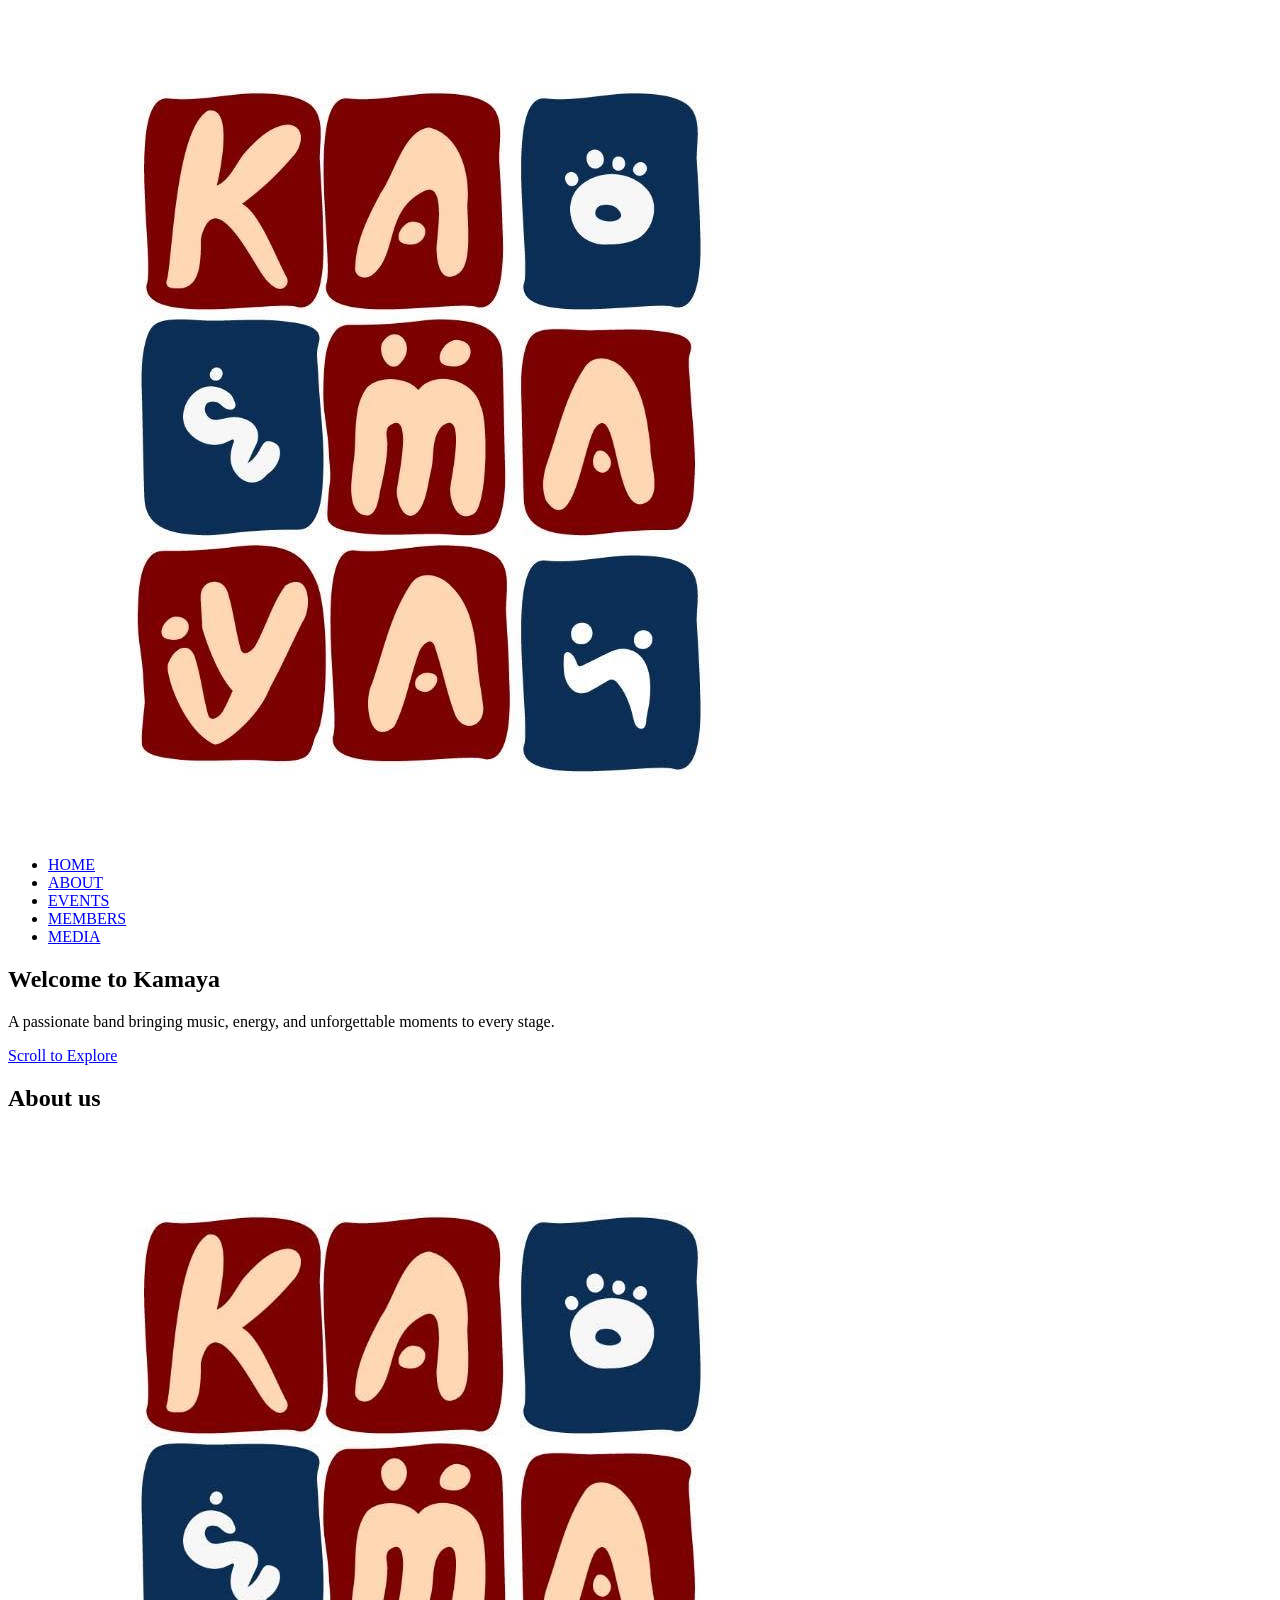
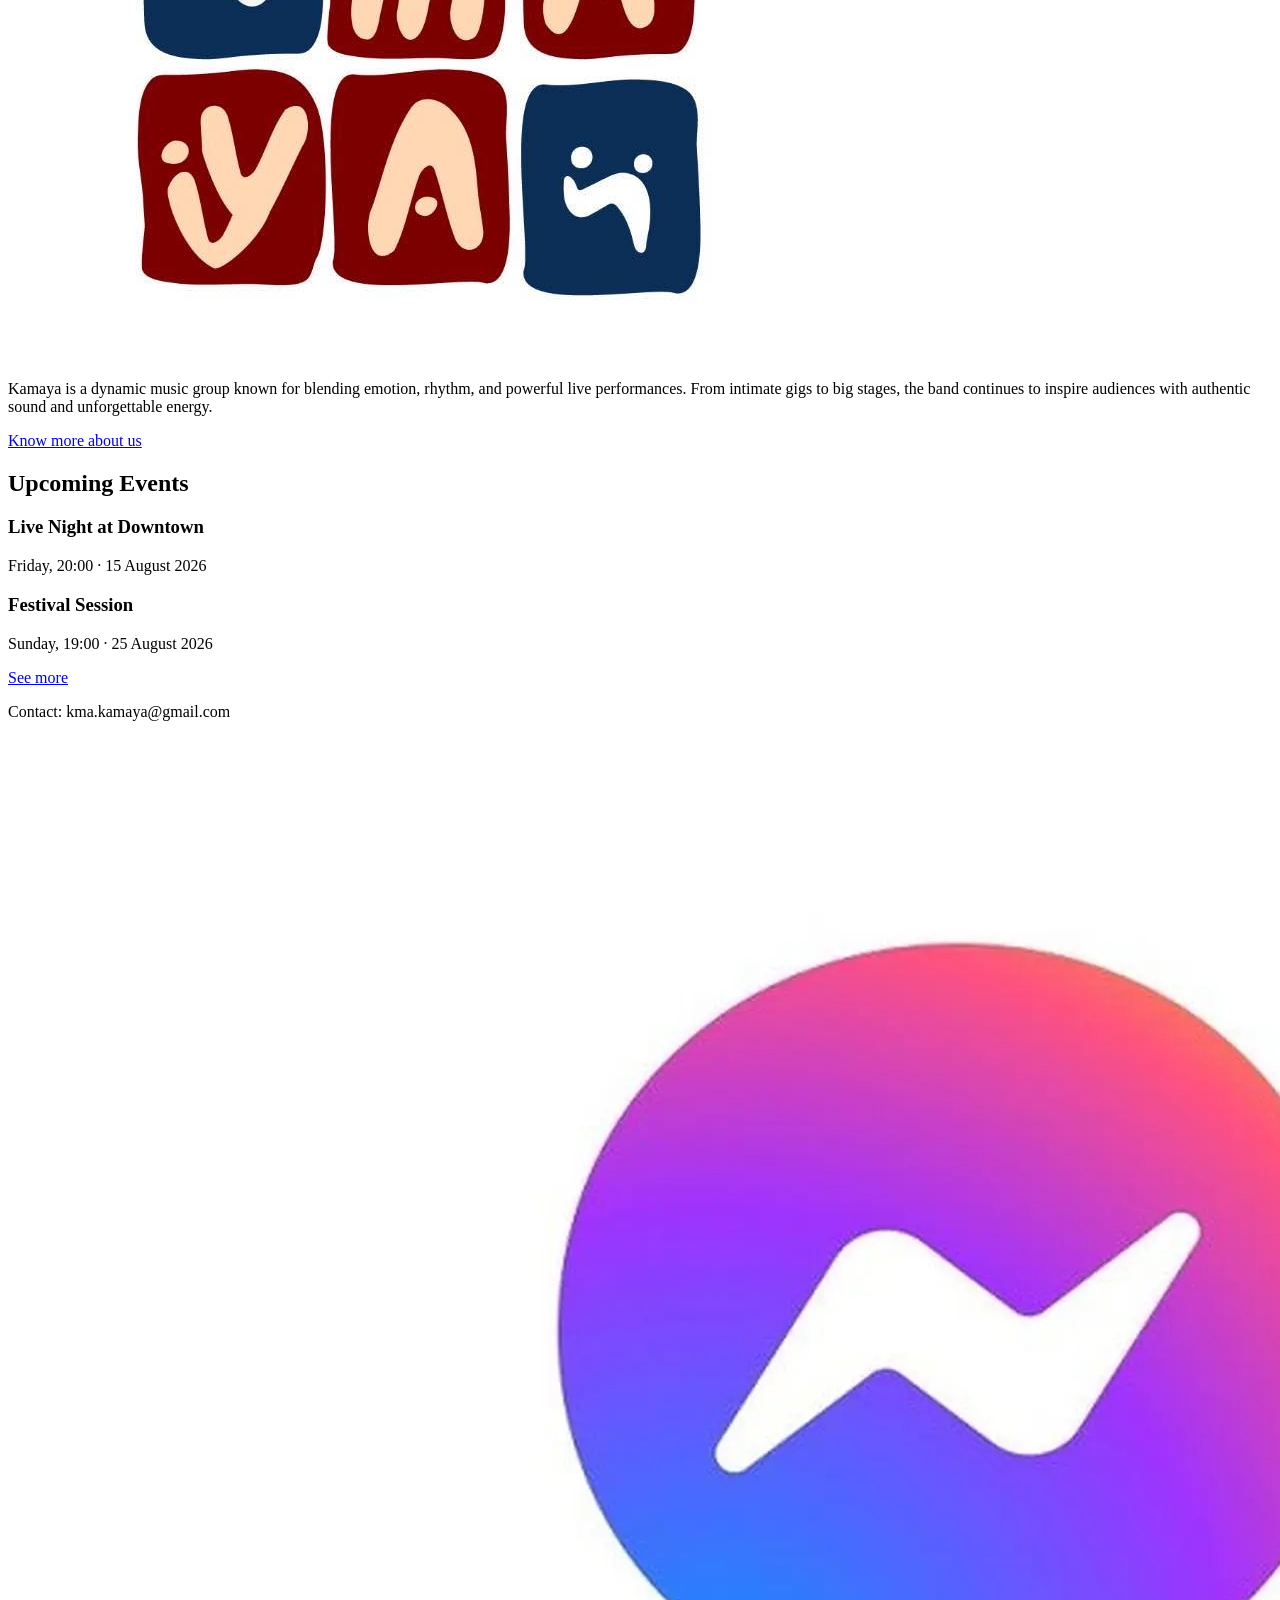
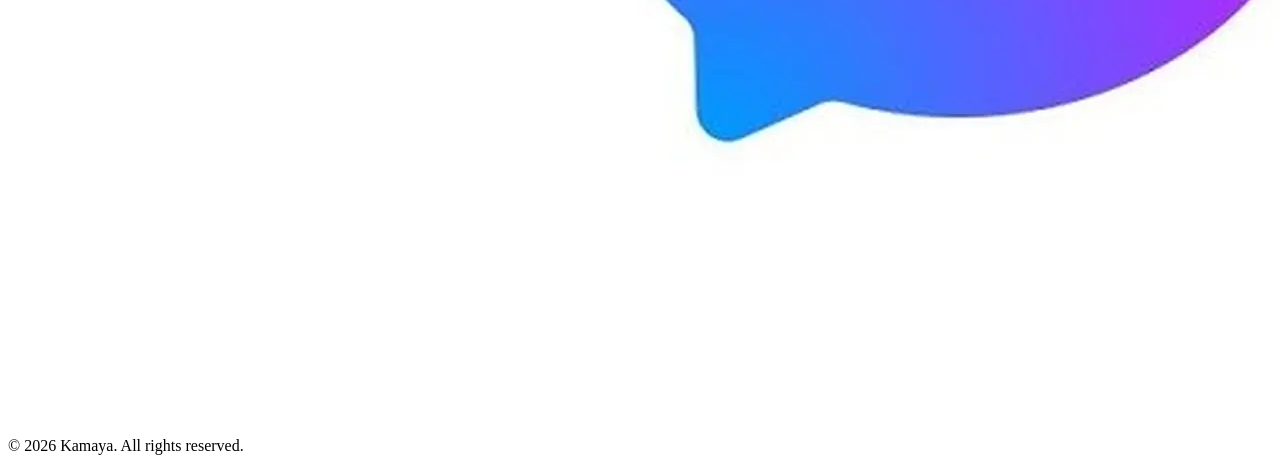
==== index.html @ 4048868f "Add files via upload" ====
<!DOCTYPE html>
<html lang="en">
<head>
    <meta charset="UTF-8">
    <meta name="viewport" content="width=device-width, initial-scale=1.0">
    <title>Home</title>
    <link rel="stylesheet" href="../css/style.css">
</head>
<body>
    <header class="header">
        <nav class="navbar">
            <a href="index.html" class="nav-logo" onclick="if (window.location.pathname.endsWith('index.html') || window.location.pathname.endsWith('/')) { event.preventDefault(); window.location.reload(); }">
                <img src="../image/logo.jpg" alt="Kamaya Logo">
            </a>
            <ul class="nav-menu">
                <li><a href="index.html">HOME</a></li>
                <li><a href="about.html">ABOUT</a></li>
                <li><a href="events.html">EVENTS</a></li>
                <li><a href="members.html">MEMBERS</a></li>
                <li><a href="media.html">MEDIA</a></li>
            </ul>
        </nav>
    </header>
    <main>
        <section class="hero">
            <div class="hero-content">
                <h1>Welcome to Kamaya</h1>
                <p>A passionate band bringing music, energy, and unforgettable moments to every stage.</p>
                <a href="#about-band" class="hero-btn">Scroll to Explore</a>
            </div>
        </section>

        <section id="about-band" class="band-info">
            <h2>About us</h2>
            <div class="band-about-center">
                <img src="../image/logo.jpg" alt="Kamaya team" class="about-logo">
                <p>Kamaya is a dynamic music group known for blending emotion, rhythm, and powerful live performances. From intimate gigs to big stages, the band continues to inspire audiences with authentic sound and unforgettable energy.</p>
                <a href="about.html" class="about-link">Know more about us</a>
            </div>
        </section>

        <section class="events-section">
            <h2>Upcoming Events</h2>
            <div class="events-grid">
                <div class="event-card">
                    <h3>Live Night at Downtown</h3>
                    <p>Friday, 20:00 · 15 August 2026</p>
                </div>
                <div class="event-card">
                    <h3>Festival Session</h3>
                    <p>Sunday, 19:00 · 25 August 2026</p>
                </div>
            </div>
            <a href="events.html" class="see-more-link">See more</a>
        </section>
    </main>

    <footer class="footer">
        <div class="footer-contact">
            <p>Contact: kma.kamaya@gmail.com</p>
            <a href="https://www.facebook.com/messages/t/61567015156430" target="_blank" rel="noopener noreferrer" class="messenger-link" aria-label="Chat on Messenger">
                <img src="../image/messengerLogo.webp" alt="Messenger icon">
            </a>
        </div>
        <p>© 2026 Kamaya. All rights reserved.</p>
    </footer>
</body>
</html>
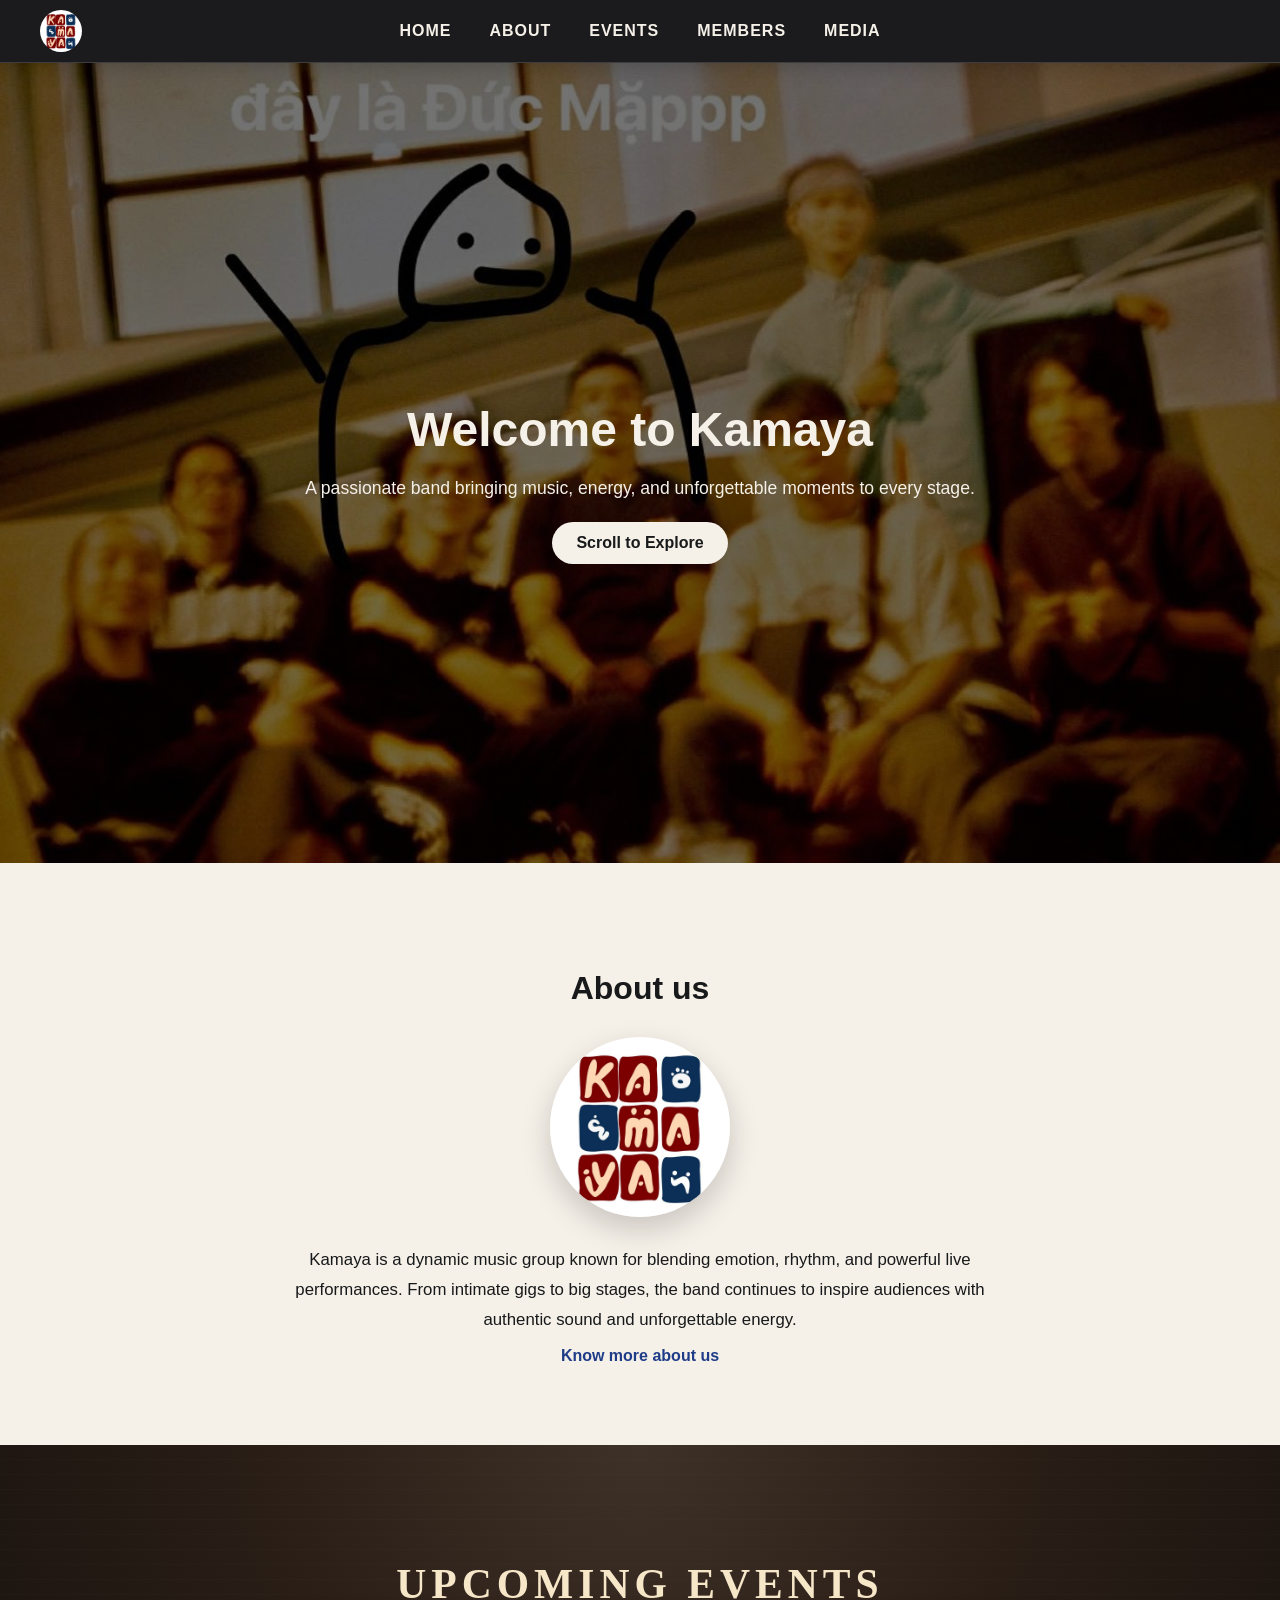
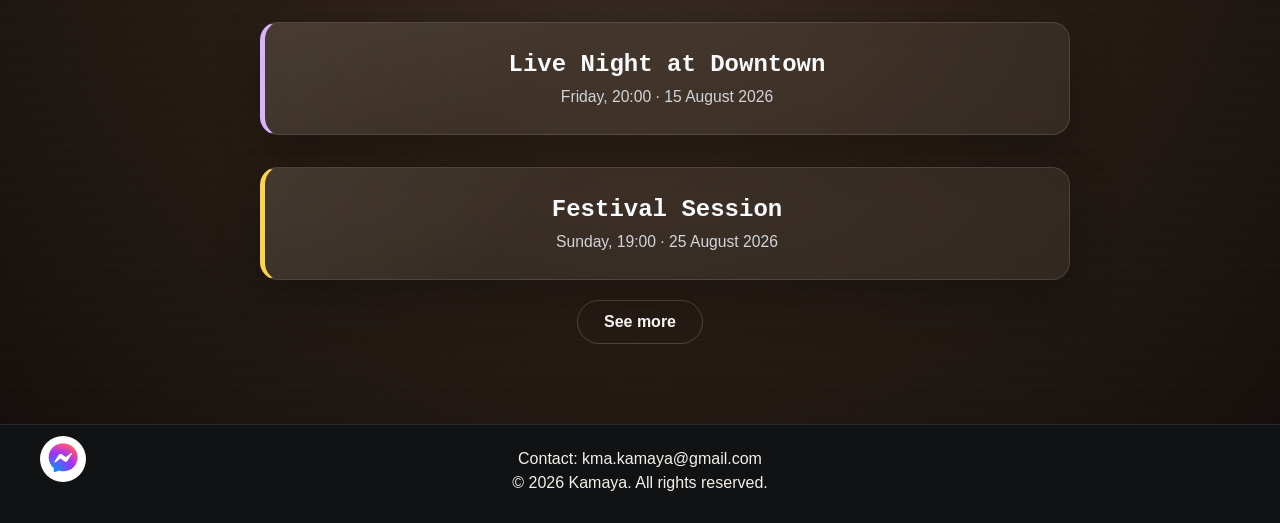
==== commit 9f48317a: "Fix file paths in index.html Updated file paths for CSS and images in index.html." ====
--- a/index.html
+++ b/index.html
@@ -4,13 +4,13 @@
     <meta charset="UTF-8">
     <meta name="viewport" content="width=device-width, initial-scale=1.0">
     <title>Home</title>
-    <link rel="stylesheet" href="../css/style.css">
+    <link rel="stylesheet" href="css/style.css">
 </head>
 <body>
     <header class="header">
         <nav class="navbar">
             <a href="index.html" class="nav-logo" onclick="if (window.location.pathname.endsWith('index.html') || window.location.pathname.endsWith('/')) { event.preventDefault(); window.location.reload(); }">
-                <img src="../image/logo.jpg" alt="Kamaya Logo">
+                <img src="image/logo.jpg" alt="Kamaya Logo">
             </a>
             <ul class="nav-menu">
                 <li><a href="index.html">HOME</a></li>
@@ -33,7 +33,7 @@
         <section id="about-band" class="band-info">
             <h2>About us</h2>
             <div class="band-about-center">
-                <img src="../image/logo.jpg" alt="Kamaya team" class="about-logo">
+                <img src="image/logo.jpg" alt="Kamaya team" class="about-logo">
                 <p>Kamaya is a dynamic music group known for blending emotion, rhythm, and powerful live performances. From intimate gigs to big stages, the band continues to inspire audiences with authentic sound and unforgettable energy.</p>
                 <a href="about.html" class="about-link">Know more about us</a>
             </div>
@@ -59,10 +59,10 @@
         <div class="footer-contact">
             <p>Contact: kma.kamaya@gmail.com</p>
             <a href="https://www.facebook.com/messages/t/61567015156430" target="_blank" rel="noopener noreferrer" class="messenger-link" aria-label="Chat on Messenger">
-                <img src="../image/messengerLogo.webp" alt="Messenger icon">
+                <img src="image/messengerLogo.webp" alt="Messenger icon">
             </a>
         </div>
         <p>© 2026 Kamaya. All rights reserved.</p>
     </footer>
 </body>
-</html>+</html>
--- a/css/style.css
+++ b/css/style.css
@@ -0,0 +1,548 @@
+html {
+    scroll-behavior: smooth;
+    min-height: 100%;
+}
+
+body {
+    margin: 0;
+    display: flex;
+    flex-direction: column;
+    min-height: 100vh;
+    font-family: Arial, sans-serif;
+    background: #17191A;
+    color: #F5F0E8;
+}
+
+body.about-page {
+    background: radial-gradient(circle at top, #3d3128 0%, #2b1f17 40%, #15100d 100%);
+}
+
+main {
+    flex: 1;
+}
+
+.header {
+    position: sticky;
+    top: 0;
+    z-index: 1000;
+    background: rgba(28, 28, 30, 0.95);
+    backdrop-filter: blur(10px);
+    -webkit-backdrop-filter: blur(10px);
+    padding: 12px 24px;
+    box-shadow: 0 4px 20px rgba(0, 0, 0, 0.2);
+    border-bottom: 1px solid rgba(255, 255, 255, 0.15);
+}
+
+.navbar {
+    display: flex;
+    align-items: center;
+    justify-content: center;
+    position: relative;
+    max-width: 1200px;
+    margin: 0 auto;
+}
+
+.nav-logo {
+    position: absolute;
+    left: 0;
+    display: flex;
+    align-items: center;
+    text-decoration: none;
+}
+
+.nav-logo img {
+    width: 42px;
+    height: 42px;
+    object-fit: cover;
+    border-radius: 50%;
+}
+
+.nav-menu {
+    list-style: none;
+    display: flex;
+    gap: 10px;
+    margin: 0;
+    padding: 0;
+}
+
+.nav-menu li a {
+    display: inline-block;
+    padding: 10px 14px;
+    text-decoration: none;
+    color: #F5F0E8;
+    font-weight: 600;
+    letter-spacing: 1px;
+    border-radius: 8px;
+    transition: all 0.3s ease;
+}
+
+.nav-menu li a:hover {
+    background: rgba(255, 255, 255, 0.18);
+    color: #ffffff;
+    transform: translateY(-2px);
+}
+
+.content {
+    padding: 40px 20px;
+    text-align: center;
+}
+
+.hero {
+    min-height: 80vh;
+    display: flex;
+    align-items: center;
+    justify-content: center;
+    padding: 40px 20px;
+    background: linear-gradient(rgba(0, 0, 0, 0.55), rgba(0, 0, 0, 0.55)), url('../image/team.jpg');
+    background-size: cover;
+    background-position: center;
+}
+
+.hero-content {
+    text-align: center;
+    max-width: 700px;
+    color: #F5F0E8;
+}
+
+.about-hero {
+    display: flex;
+    align-items: center;
+    justify-content: center;
+    min-height: 52vh;
+    padding: 20px 20px 40px;
+    background: radial-gradient(circle at top, #3d3128 0%, #2b1f17 40%, #15100d 100%);
+    position: relative;
+    overflow: hidden;
+}
+
+.about-hero::before {
+    content: "";
+    position: absolute;
+    inset: 0;
+    background-image: repeating-linear-gradient(transparent 0 14px, rgba(255, 255, 255, 0.03) 14px 15px);
+    opacity: 0.35;
+    pointer-events: none;
+}
+
+.about-hero-content {
+    max-width: 760px;
+    width: 100%;
+    text-align: center;
+    position: relative;
+    z-index: 1;
+}
+
+.member-section {
+    padding: 60px 20px 80px;
+    background: linear-gradient(180deg, rgba(31, 19, 10, 0.95) 0%, rgba(12, 7, 3, 0.95) 100%);
+}
+
+.member-profile {
+    display: flex;
+    align-items: center;
+    gap: 30px;
+    max-width: 1000px;
+    margin: 0 auto;
+    flex-wrap: wrap;
+}
+
+.member-profile.reverse {
+    flex-direction: row;
+}
+
+.member-photo {
+    flex: 0 0 320px;
+    max-width: 320px;
+}
+
+.member-profile.reverse .member-details {
+    text-align: right;
+}
+
+@media (max-width: 900px) {
+    .member-profile.reverse {
+        flex-direction: column;
+    }
+
+    .member-profile.reverse .member-details {
+        text-align: left;
+    }
+}
+
+.member-photo img {
+    width: 100%;
+    display: block;
+    border-radius: 20px;
+    border: 4px solid rgba(255, 255, 255, 0.12);
+    box-shadow: 0 18px 40px rgba(0, 0, 0, 0.35);
+}
+
+.member-details {
+    flex: 1;
+    min-width: 280px;
+    color: #f7e7c9;
+    font-family: Georgia, 'Times New Roman', serif;
+}
+
+.member-details h1 {
+    font-size: 2.8rem;
+    margin-bottom: 18px;
+    letter-spacing: 0.08em;
+    text-transform: uppercase;
+    color: #f3d8b2;
+}
+
+.member-details p {
+    font-size: 1rem;
+    line-height: 1.8;
+    margin-bottom: 16px;
+    color: #d9c7a0;
+}
+
+@media (max-width: 900px) {
+    .member-profile {
+        flex-direction: column;
+        text-align: center;
+    }
+
+    .member-photo,
+    .member-details {
+        max-width: 100%;
+    }
+
+    .member-details {
+        text-align: left;
+    }
+}
+
+.about-page-logo {
+    width: 260px;
+    max-width: 90%;
+    border-radius: 24px;
+    box-shadow: 0 18px 40px rgba(0, 0, 0, 0.35);
+    border: 4px solid rgba(255, 255, 255, 0.15);
+    margin: 0 auto;
+}
+
+.about-description {
+    margin-top: 28px;
+    color: #F5F0E8;
+}
+
+.about-description h1 {
+    font-size: 2.4rem;
+    margin-bottom: 18px;
+}
+
+.about-description p {
+    font-size: 1.05rem;
+    line-height: 1.8;
+    max-width: 720px;
+    margin: 0 auto;
+}
+
+.hero-content h1 {
+    font-size: 3rem;
+    margin-bottom: 10px;
+}
+
+.hero-content p {
+    font-size: 1.1rem;
+    margin-bottom: 20px;
+    line-height: 1.6;
+}
+
+.hero-btn {
+    display: inline-block;
+    padding: 12px 24px;
+    background: #F5F0E8;
+    color: #17191A;
+    text-decoration: none;
+    font-weight: 700;
+    border-radius: 999px;
+    transition: all 0.3s ease;
+}
+
+.hero-btn:hover {
+    background: #ffffff;
+    transform: translateY(-2px);
+}
+
+.band-info {
+    padding: 80px 20px;
+    text-align: center;
+    background: #f5f0e8;
+    color: #17191A;
+}
+
+.band-info h2 {
+    font-size: 2rem;
+    margin-bottom: 15px;
+}
+
+.band-info p {
+    line-height: 1.8;
+    font-size: 1.05rem;
+}
+
+.band-layout {
+    display: flex;
+    align-items: center;
+    justify-content: center;
+    gap: 30px;
+    max-width: 1000px;
+    margin: 30px auto 0;
+    flex-wrap: wrap;
+}
+
+.band-about-center {
+    max-width: 700px;
+    margin: 30px auto 0;
+    text-align: center;
+}
+
+.about-logo {
+    width: 180px;
+    height: 180px;
+    object-fit: cover;
+    border-radius: 50%;
+    box-shadow: 0 12px 30px rgba(0, 0, 0, 0.18);
+}
+
+.band-info p {
+    margin: 24px auto 0;
+    max-width: 740px;
+    line-height: 1.8;
+    font-size: 1.05rem;
+}
+
+.about-link {
+    display: inline-block;
+    margin-top: 12px;
+    color: #1f3c88;
+    font-weight: 700;
+    text-decoration: none;
+}
+
+.about-link:hover {
+    text-decoration: underline;
+}
+
+.media-grid {
+    display: grid;
+    grid-template-columns: repeat(3, minmax(0, 1fr));
+    gap: 20px;
+    max-width: 1000px;
+    margin: 30px auto 0;
+}
+
+.media-card {
+    background: rgba(255, 255, 255, 0.08);
+    border: 1px solid rgba(255, 255, 255, 0.15);
+    border-radius: 12px;
+    padding: 40px 20px;
+    color: #F5F0E8;
+    box-shadow: 0 4px 12px rgba(0, 0, 0, 0.15);
+}
+
+.media-card img {
+    width: 100%;
+    height: 220px;
+    object-fit: cover;
+    border-radius: 10px;
+    display: block;
+}
+
+.media-card .caption {
+    margin-top: 10px;
+    color: #e7d6b3;
+    font-size: 0.95rem;
+    text-align: center;
+}
+
+.events-section {
+    padding: 80px 20px;
+    background: radial-gradient(circle at top, #3d3128 0%, #2b1f17 40%, #15100d 100%);
+    text-align: center;
+    position: relative;
+    overflow: hidden;
+}
+
+.events-section::before {
+    content: "";
+    position: absolute;
+    inset: 0;
+    background-image: repeating-linear-gradient(transparent 0 14px, rgba(255, 255, 255, 0.03) 14px 15px);
+    opacity: 0.4;
+    pointer-events: none;
+}
+
+.events-section h1,
+.events-section h2 {
+    font-family: Georgia, 'Times New Roman', serif;
+    font-size: 2.6rem;
+    margin-bottom: 14px;
+    color: #f7e7c9;
+    letter-spacing: 0.12em;
+    text-transform: uppercase;
+    position: relative;
+    z-index: 1;
+}
+
+.section-description {
+    max-width: 760px;
+    margin: 0 auto 40px;
+    color: #e7d6b3;
+    font-size: 1rem;
+    line-height: 1.9;
+    letter-spacing: 0.02em;
+    position: relative;
+    z-index: 1;
+}
+
+.events-list,
+.events-grid {
+    display: grid;
+    grid-template-columns: 1fr;
+    gap: 32px;
+    max-width: 760px;
+    margin: 0 auto;
+    padding: 0;
+    position: relative;
+    z-index: 1;
+}
+
+.event-card {
+    width: 100%;
+    margin: 0;
+}
+
+.event-card {
+    position: relative;
+    overflow: hidden;
+    padding: 28px 22px;
+    border-radius: 18px;
+    background: rgba(245, 236, 215, 0.08);
+    border: 1px solid rgba(255, 255, 255, 0.12);
+    box-shadow: 0 18px 45px rgba(0, 0, 0, 0.25);
+    transition: transform 0.3s ease, background 0.3s ease, box-shadow 0.3s ease;
+    backdrop-filter: blur(12px);
+}
+
+.event-card::before {
+    content: "";
+    position: absolute;
+    inset: 0;
+    background: linear-gradient(135deg, rgba(255, 237, 207, 0.08), transparent 35%);
+    pointer-events: none;
+}
+
+.event-card h3 {
+    font-family: 'Courier New', Courier, monospace;
+    color: #f7e7c9;
+}
+
+.event-card p {
+    color: #d9c7a0;
+}
+
+.event-card:nth-child(1) {
+    border-left: 5px solid #d8b4fe;
+}
+
+.event-card:nth-child(2) {
+    border-left: 5px solid #fcd34d;
+}
+
+.event-card:nth-child(3) {
+    border-left: 5px solid #a78bfa;
+}
+
+.event-card h3,
+.event-card p {
+    position: relative;
+    z-index: 1;
+}
+
+.event-card h3 {
+    margin: 0 0 10px;
+    font-size: 1.5rem;
+    color: #f8fafc;
+}
+
+.event-card p {
+    margin: 0;
+    color: #d1d5db;
+    font-size: 0.98rem;
+}
+
+.event-card:hover {
+    transform: translateY(-5px);
+    background: rgba(255, 255, 255, 0.1);
+    box-shadow: 0 18px 45px rgba(0, 0, 0, 0.3);
+}
+
+.see-more-link {
+    display: inline-block;
+    margin-top: 20px;
+    color: #ffffff;
+    font-weight: 700;
+    text-decoration: none;
+    border: 1px solid rgba(245, 240, 232, 0.2);
+    padding: 12px 26px;
+    border-radius: 999px;
+    transition: background 0.3s ease, transform 0.3s ease;
+}
+
+.see-more-link:hover {
+    background: rgba(245, 240, 232, 0.12);
+    transform: translateY(-2px);
+}
+
+
+.footer {
+    background: #111214;
+    color: #F5F0E8;
+    text-align: center;
+    padding: 25px 20px;
+    border-top: 1px solid rgba(255, 255, 255, 0.1);
+    position: relative;
+}
+
+.footer p {
+    margin: 6px 0;
+}
+
+.footer-contact {
+    position: relative;
+    width: 100%;
+}
+
+.footer-contact p {
+    margin: 0;
+}
+
+.messenger-link {
+    position: absolute;
+    left: 20px;
+    top: 50%;
+    transform: translateY(-50%);
+    display: inline-flex;
+    width: 46px;
+    height: 46px;
+    min-width: 46px;
+    border-radius: 50%;
+    overflow: hidden;
+    transition: transform 0.25s ease, box-shadow 0.25s ease;
+}
+
+.messenger-link img {
+    width: 100%;
+    height: 100%;
+    object-fit: cover;
+}
+
+.messenger-link:hover {
+    transform: translateY(-50%) translateX(0);
+    box-shadow: 0 10px 25px rgba(0, 198, 255, 0.3);
+}
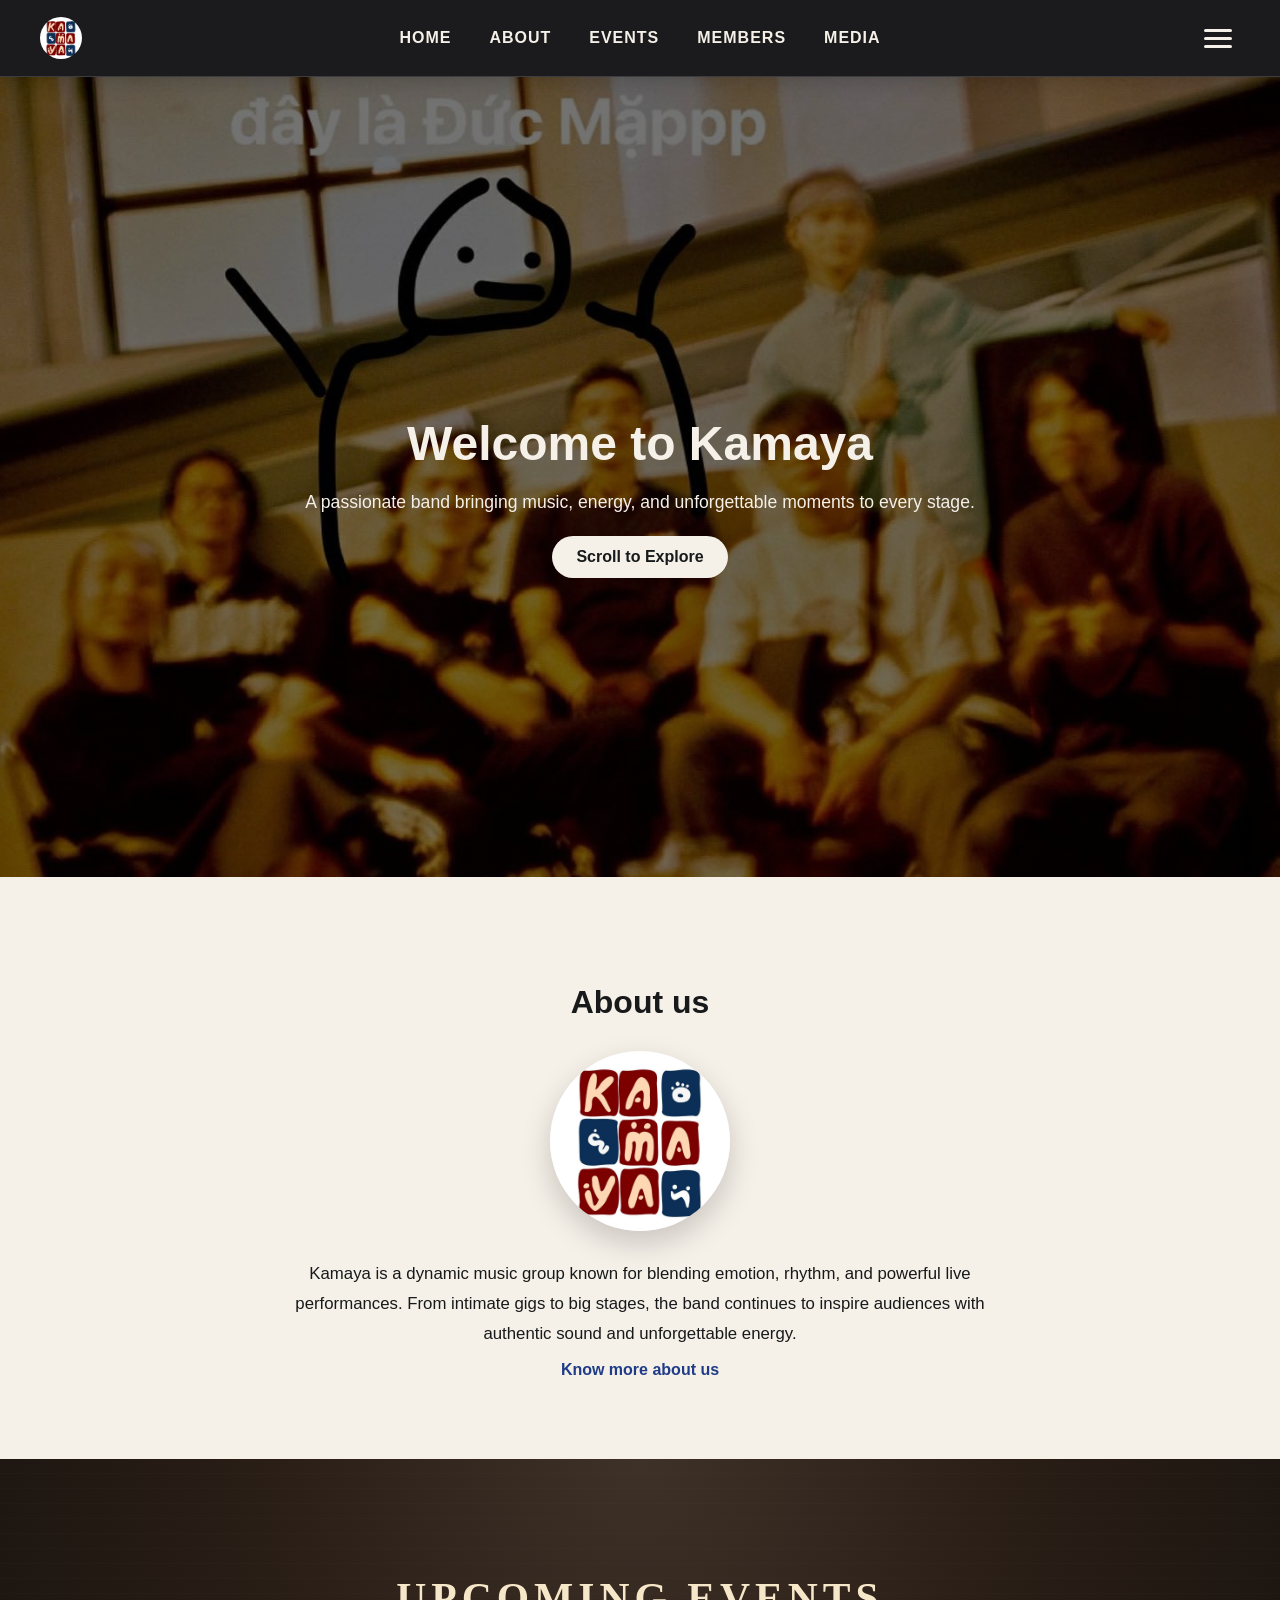
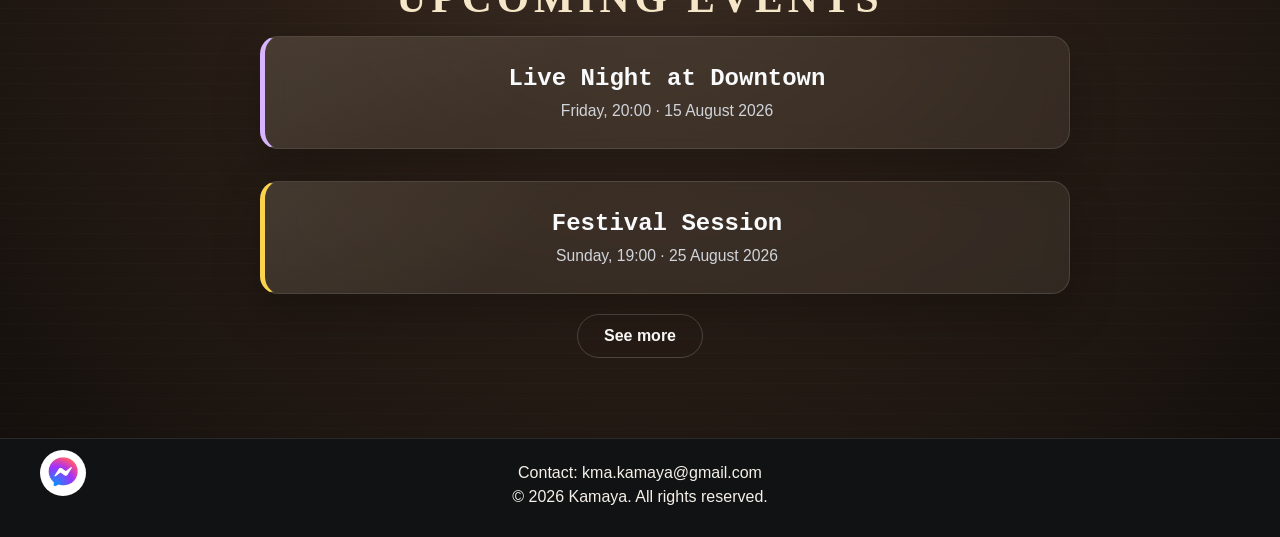
==== commit 41f71d19: "Add files via upload" ====
--- a/index.html
+++ b/index.html
@@ -4,14 +4,19 @@
     <meta charset="UTF-8">
     <meta name="viewport" content="width=device-width, initial-scale=1.0">
     <title>Home</title>
-    <link rel="stylesheet" href="css/style.css">
+    <link rel="stylesheet" href="../css/style.css">
 </head>
 <body>
     <header class="header">
-        <nav class="navbar">
+        <nav class="navbar" aria-label="Main navigation">
             <a href="index.html" class="nav-logo" onclick="if (window.location.pathname.endsWith('index.html') || window.location.pathname.endsWith('/')) { event.preventDefault(); window.location.reload(); }">
-                <img src="image/logo.jpg" alt="Kamaya Logo">
+                <img src="../image/logo.jpg" alt="Kamaya Logo">
             </a>
+            <button class="nav-toggle" type="button" aria-label="Toggle menu" aria-expanded="false">
+                <span class="nav-toggle-bar"></span>
+                <span class="nav-toggle-bar"></span>
+                <span class="nav-toggle-bar"></span>
+            </button>
             <ul class="nav-menu">
                 <li><a href="index.html">HOME</a></li>
                 <li><a href="about.html">ABOUT</a></li>
@@ -33,7 +38,7 @@
         <section id="about-band" class="band-info">
             <h2>About us</h2>
             <div class="band-about-center">
-                <img src="image/logo.jpg" alt="Kamaya team" class="about-logo">
+                <img src="../image/logo.jpg" alt="Kamaya team" class="about-logo">
                 <p>Kamaya is a dynamic music group known for blending emotion, rhythm, and powerful live performances. From intimate gigs to big stages, the band continues to inspire audiences with authentic sound and unforgettable energy.</p>
                 <a href="about.html" class="about-link">Know more about us</a>
             </div>
@@ -59,10 +64,11 @@
         <div class="footer-contact">
             <p>Contact: kma.kamaya@gmail.com</p>
             <a href="https://www.facebook.com/messages/t/61567015156430" target="_blank" rel="noopener noreferrer" class="messenger-link" aria-label="Chat on Messenger">
-                <img src="image/messengerLogo.webp" alt="Messenger icon">
+                <img src="../image/messengerLogo.webp" alt="Messenger icon">
             </a>
         </div>
         <p>© 2026 Kamaya. All rights reserved.</p>
     </footer>
+    <script src="../js/mobile-menu.js"></script>
 </body>
-</html>
+</html>
--- a/css/style.css
+++ b/css/style.css
@@ -40,6 +40,7 @@
     position: relative;
     max-width: 1200px;
     margin: 0 auto;
+    min-height: 52px;
 }
 
 .nav-logo {
@@ -48,6 +49,7 @@
     display: flex;
     align-items: center;
     text-decoration: none;
+    z-index: 2;
 }
 
 .nav-logo img {
@@ -63,6 +65,36 @@
     gap: 10px;
     margin: 0;
     padding: 0;
+}
+
+.nav-toggle {
+    display: none;
+    position: absolute;
+    right: 0;
+    top: 50%;
+    transform: translateY(-50%);
+    width: 44px;
+    height: 44px;
+    border: none;
+    background: transparent;
+    cursor: pointer;
+    padding: 0;
+    z-index: 2;
+    display: flex;
+    flex-direction: column;
+    align-items: center;
+    justify-content: center;
+    gap: 5px;
+}
+
+.nav-toggle-bar {
+    display: block;
+    width: 28px;
+    height: 3px;
+    background: #F5F0E8;
+    margin: 0;
+    border-radius: 2px;
+    transition: transform 0.25s ease, opacity 0.25s ease;
 }
 
 .nav-menu li a {
@@ -160,6 +192,78 @@
 }
 
 @media (max-width: 900px) {
+    .header {
+        padding: 10px 16px;
+    }
+
+    .navbar {
+        justify-content: space-between;
+        min-height: 40px;
+    }
+
+    .nav-logo {
+        position: static;
+    }
+
+    .nav-toggle {
+        display: flex;
+        position: static;
+        transform: none;
+    }
+
+    .nav-menu {
+        position: absolute;
+        top: calc(100% + 8px);
+        right: 0;
+        left: 0;
+        display: flex;
+        flex-direction: column;
+        background: rgba(23, 25, 26, 0.97);
+        border: none;
+        border-radius: 12px;
+        padding: 0 12px;
+        box-shadow: 0 16px 40px rgba(0, 0, 0, 0.25);
+        max-height: 0;
+        opacity: 0;
+        overflow: hidden;
+        pointer-events: none;
+        transform: translateY(-10px);
+        transition: max-height 0.35s ease, opacity 0.25s ease, transform 0.3s ease, padding 0.25s ease;
+    }
+
+    .nav-open .nav-menu {
+        max-height: 320px;
+        opacity: 1;
+        pointer-events: auto;
+        transform: translateY(0);
+        padding: 12px;
+    }
+
+    .nav-menu li {
+        width: 100%;
+        opacity: 0;
+        transform: translateY(-6px);
+        transition: opacity 0.2s ease, transform 0.2s ease;
+    }
+
+    .nav-open .nav-menu li {
+        opacity: 1;
+        transform: translateY(0);
+    }
+
+    .nav-open .nav-menu li:nth-child(1) { transition-delay: 0.04s; }
+    .nav-open .nav-menu li:nth-child(2) { transition-delay: 0.08s; }
+    .nav-open .nav-menu li:nth-child(3) { transition-delay: 0.12s; }
+    .nav-open .nav-menu li:nth-child(4) { transition-delay: 0.16s; }
+    .nav-open .nav-menu li:nth-child(5) { transition-delay: 0.20s; }
+
+    .nav-menu li a {
+        display: block;
+        text-align: center;
+        width: 100%;
+        padding: 12px 14px;
+    }
+
     .member-profile.reverse {
         flex-direction: column;
     }
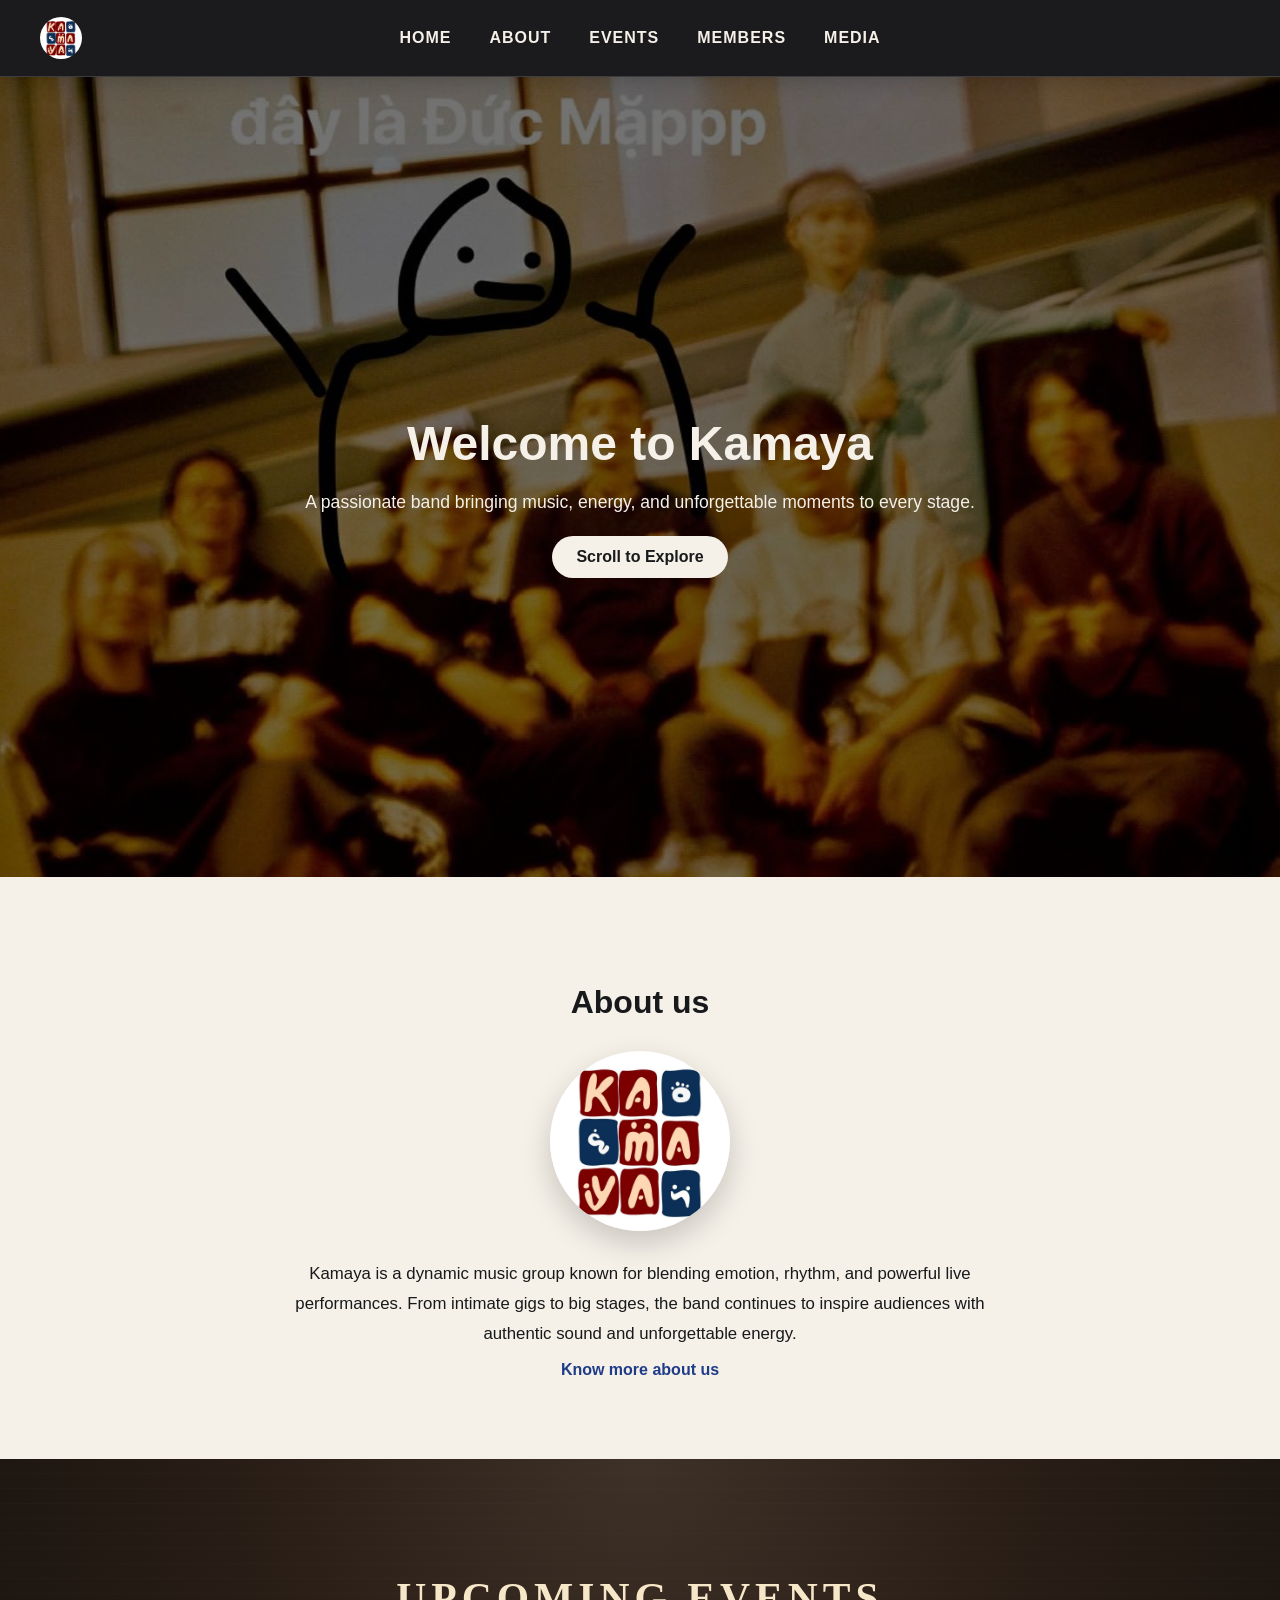
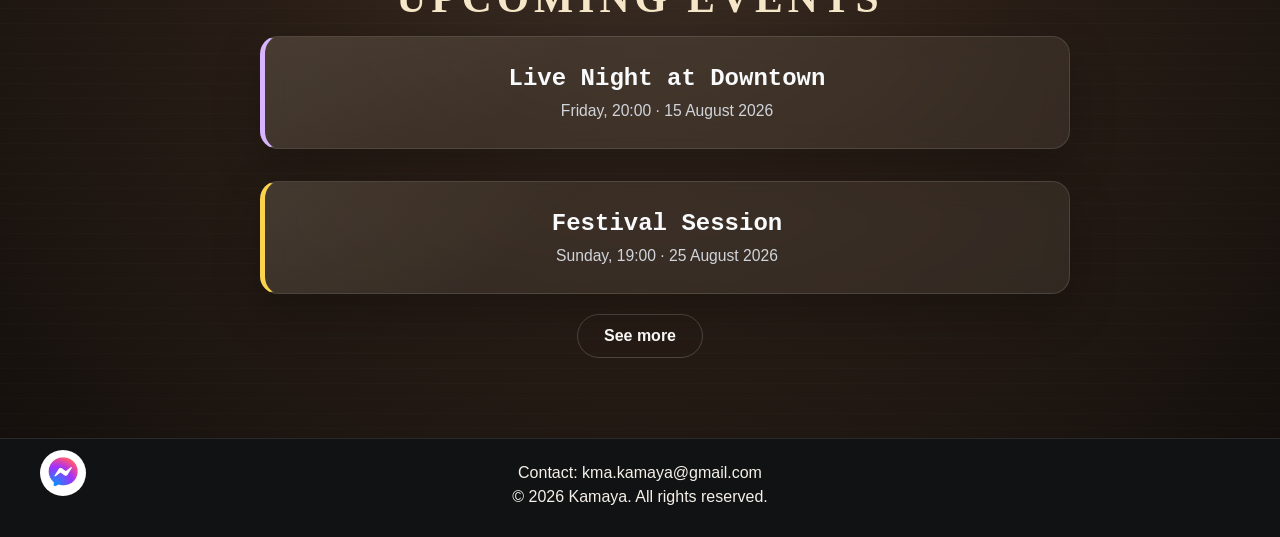
==== commit 92b9ac7e: "Add files via upload" ====
--- a/css/style.css
+++ b/css/style.css
@@ -80,7 +80,6 @@
     cursor: pointer;
     padding: 0;
     z-index: 2;
-    display: flex;
     flex-direction: column;
     align-items: center;
     justify-content: center;
